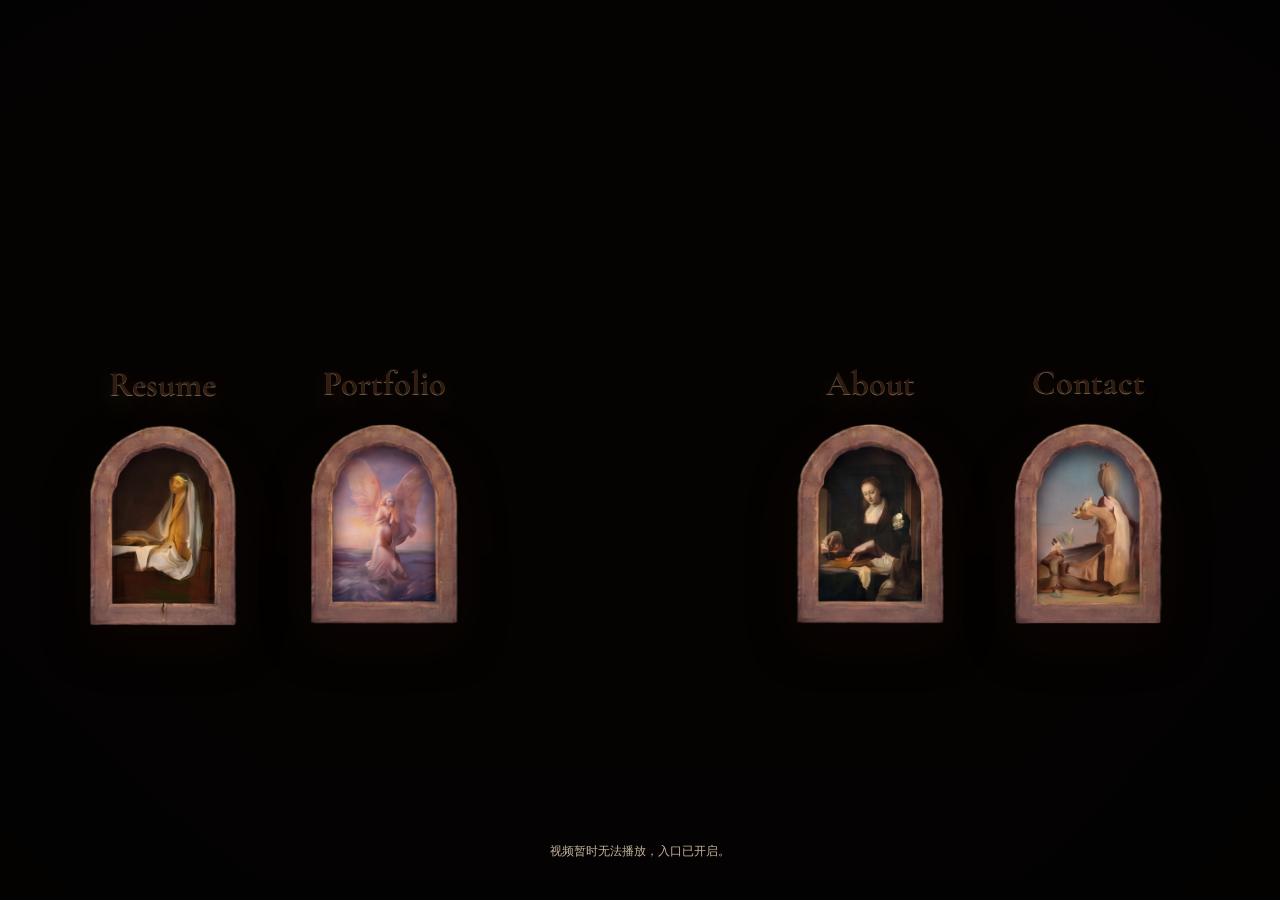
==== index.html @ bc571ff5 "对齐四个入口！" ====
<!DOCTYPE html>
<html lang="zh-CN">
<head>
  <meta charset="UTF-8" />
  <meta name="viewport" content="width=device-width, initial-scale=1.0" />
  <title>KYUKAO | Portfolio Entry</title>
  <style>
    @import url('https://fonts.googleapis.com/css2?family=Cormorant+Garamond:wght@500;600;700&family=Inter:wght@400;500;700&display=swap');

    :root {
      --ink: #1d110c;
      --paper: #fff4dc;
      --gold: #f8cf84;
      --glow: rgba(255, 183, 96, 0.56);
      --shadow: rgba(18, 7, 4, 0.72);
    }

    * { box-sizing: border-box; }

    html,
    body {
      width: 100%;
      min-height: 100%;
      margin: 0;
      background: #050302;
      color: var(--paper);
      font-family: Inter, "PingFang SC", "Microsoft YaHei", sans-serif;
      overflow: hidden;
    }

    button,
    a {
      font: inherit;
    }

    .entry-stage {
      position: fixed;
      inset: 0;
      isolation: isolate;
      background: #050302;
    }

    .video-layer,
    .opening-video {
      position: absolute;
      inset: 0;
      width: 100%;
      height: 100%;
    }

    .opening-video {
      object-fit: cover;
      opacity: 0;
      transition: opacity 240ms ease;
      background: #050302;
    }

    .opening-video.is-active {
      opacity: 1;
    }

    .grade {
      position: absolute;
      inset: 0;
      z-index: 2;
      pointer-events: none;
      background:
        radial-gradient(circle at 50% 42%, rgba(255, 202, 133, 0.1), transparent 30%),
        linear-gradient(90deg, rgba(5, 2, 1, 0.2), transparent 20%, transparent 80%, rgba(5, 2, 1, 0.24)),
        linear-gradient(180deg, rgba(5, 2, 1, 0.32), transparent 26%, rgba(5, 2, 1, 0.42));
      mix-blend-mode: multiply;
    }

    .brand {
      position: absolute;
      top: 50%;
      left: 50%;
      z-index: 5;
      transform: translate(-50%, -50%);
      width: min(86vw, 900px);
      text-align: center;
      pointer-events: none;
      transition: opacity 700ms ease, transform 700ms ease, filter 700ms ease;
    }

    .brand.is-hidden {
      opacity: 0;
      transform: translate(-50%, calc(-50% - 16px));
      filter: blur(8px);
    }

    .brand__name {
      margin: 0;
      font-family: "Cormorant Garamond", Georgia, serif;
      font-size: clamp(3rem, 8vw, 8rem);
      font-weight: 700;
      letter-spacing: 0;
      line-height: 0.86;
      color: #fff4df;
      text-shadow: 0 6px 32px rgba(0, 0, 0, 0.5), 0 0 22px rgba(255, 194, 120, 0.26);
    }

    .brand__role {
      margin: 18px 0 0;
      font-size: clamp(0.72rem, 1.4vw, 0.95rem);
      font-weight: 700;
      letter-spacing: 0.22em;
      text-transform: uppercase;
      color: rgba(255, 234, 197, 0.82);
      text-shadow: 0 2px 12px rgba(0, 0, 0, 0.5);
    }

    .start-layer {
      position: absolute;
      inset: 0;
      z-index: 8;
      display: grid;
      place-items: end center;
      padding: 0 24px clamp(38px, 7vh, 86px);
      border: 0;
      color: inherit;
      background: transparent;
      cursor: pointer;
      transition: opacity 500ms ease, visibility 500ms ease, background 500ms ease;
    }

    .start-layer.is-waiting {
      background: rgba(0, 0, 0, 0.01);
    }

    .start-layer.is-hidden {
      opacity: 0;
      visibility: hidden;
      pointer-events: none;
    }

    .start-prompt {
      display: inline-flex;
      align-items: center;
      justify-content: center;
      min-width: 168px;
      min-height: 44px;
      padding: 10px 24px;
      border: 1px solid rgba(255, 221, 167, 0.55);
      border-radius: 999px;
      color: rgba(255, 237, 206, 0.88);
      background: rgba(18, 8, 4, 0.36);
      backdrop-filter: blur(10px);
      box-shadow: 0 12px 38px rgba(0, 0, 0, 0.34), inset 0 0 18px rgba(255, 207, 132, 0.08);
      font-size: 0.72rem;
      font-weight: 700;
      letter-spacing: 0.16em;
      text-transform: uppercase;
    }

    .entry-ui {
      position: absolute;
      inset: 0;
      z-index: 4;
      pointer-events: none;
    }

    .entry-ui.is-ready {
      pointer-events: auto;
    }

    .entry-item {
      position: absolute;
      left: var(--x);
      top: var(--y);
      width: var(--w);
      aspect-ratio: var(--ratio);
      display: block;
      color: var(--paper);
      text-decoration: none;
      opacity: 0;
      transform: translate(-50%, -50%) translateY(18px) scale(0.96);
      filter: blur(6px);
      transition:
        opacity 1050ms ease,
        transform 1050ms cubic-bezier(0.16, 1, 0.3, 1),
        filter 1050ms ease;
      transition-delay: var(--delay);
      pointer-events: none;
    }

    .entry-ui.is-visible .entry-item {
      opacity: 1;
      transform: translate(-50%, -50%) translateY(0) scale(1);
      filter: blur(0);
      pointer-events: auto;
    }

    .entry-item__art {
      position: absolute;
      inset: 0;
      transition: transform 420ms ease, filter 420ms ease;
      filter: drop-shadow(0 18px 24px rgba(25, 6, 2, 0.34));
    }

    .entry-item__preview {
      position: absolute;
      left: 14.5%;
      right: 14.5%;
      top: 17%;
      bottom: 11%;
      border-radius: 48% 48% 6px 6px / 28% 28% 6px 6px;
      overflow: hidden;
      background: rgba(15, 8, 5, 0.7);
      box-shadow: inset 0 0 34px rgba(0, 0, 0, 0.44);
    }

    .entry-item__preview img {
      width: 100%;
      height: 100%;
      display: block;
      object-fit: cover;
      transform: scale(1.03);
      transition: transform 600ms ease, filter 600ms ease;
      filter: saturate(0.9) contrast(0.95) brightness(0.84);
    }

    .entry-item__frame {
      position: absolute;
      inset: 0;
      width: 100%;
      height: 100%;
      object-fit: contain;
      pointer-events: none;
    }

    .entry-item::after {
      content: "";
      position: absolute;
      inset: 7% 9%;
      border-radius: 48% 48% 8px 8px / 28% 28% 8px 8px;
      opacity: 0;
      background: radial-gradient(circle at 50% 38%, rgba(255, 206, 119, 0.3), transparent 58%);
      box-shadow: 0 0 32px rgba(255, 184, 92, 0.32), inset 0 0 24px rgba(255, 204, 124, 0.2);
      transition: opacity 420ms ease;
      pointer-events: none;
    }

    .entry-item__label {
      position: absolute;
      left: 50%;
      bottom: calc(100% + clamp(8px, 1.4vw, 18px));
      transform: translateX(-50%);
      min-width: max-content;
      font-family: "Cormorant Garamond", Georgia, serif;
      font-size: clamp(1.65rem, 2.7vw, 3.1rem);
      font-weight: 700;
      line-height: 1;
      color: rgba(46, 23, 14, 0.94);
      text-shadow: 0 1px 0 rgba(255, 232, 185, 0.42), 0 9px 26px rgba(255, 172, 88, 0.18);
      transition: color 360ms ease, transform 360ms ease, text-shadow 360ms ease;
    }

    .entry-item:hover .entry-item__art,
    .entry-item:focus-visible .entry-item__art {
      transform: scale(1.035);
      filter: drop-shadow(0 22px 30px rgba(25, 6, 2, 0.42)) drop-shadow(0 0 16px rgba(255, 191, 104, 0.24));
    }

    .entry-item:hover .entry-item__preview img,
    .entry-item:focus-visible .entry-item__preview img {
      transform: scale(1.12);
      filter: saturate(1.06) contrast(1.02) brightness(0.98);
    }

    .entry-item:hover::after,
    .entry-item:focus-visible::after {
      opacity: 1;
    }

    .entry-item:hover .entry-item__label,
    .entry-item:focus-visible .entry-item__label {
      color: rgba(25, 10, 4, 0.98);
      transform: translateX(-50%) translateY(-3px);
      text-shadow: 0 1px 0 rgba(255, 238, 200, 0.52), 0 0 22px rgba(255, 190, 104, 0.36);
    }

    .entry-ui.is-exiting .entry-item {
      transition-delay: 0ms;
      opacity: 0;
      filter: blur(7px);
      pointer-events: none;
    }

    .entry-ui.is-exiting .entry-item.is-selected {
      opacity: 1;
      transform: translate(-50%, -50%) scale(1.18);
      filter: blur(0) brightness(1.08);
    }

    .transition-wash {
      position: absolute;
      inset: 0;
      z-index: 7;
      opacity: 0;
      pointer-events: none;
      background:
        radial-gradient(circle at var(--wash-x, 50%) var(--wash-y, 50%), rgba(255, 214, 142, 0.72), transparent 18%),
        rgba(10, 4, 2, 0.76);
      transition: opacity 620ms ease;
    }

    .transition-wash.is-visible {
      opacity: 1;
    }

    .content-panel {
      position: fixed;
      inset: clamp(18px, 3vw, 34px);
      z-index: 12;
      display: grid;
      grid-template-rows: auto minmax(0, 1fr);
      opacity: 0;
      visibility: hidden;
      transform: translateY(20px) scale(0.985);
      border: 1px solid rgba(255, 221, 167, 0.45);
      background: rgba(10, 5, 3, 0.82);
      box-shadow: 0 28px 80px rgba(0, 0, 0, 0.55), inset 0 0 28px rgba(255, 203, 128, 0.06);
      backdrop-filter: blur(14px);
      transition: opacity 360ms ease, visibility 360ms ease, transform 360ms ease;
    }

    .content-panel.is-visible {
      opacity: 1;
      visibility: visible;
      transform: translateY(0) scale(1);
    }

    .content-panel__bar {
      display: flex;
      align-items: center;
      justify-content: space-between;
      gap: 16px;
      min-height: 54px;
      padding: 10px 16px 10px 22px;
      border-bottom: 1px solid rgba(255, 221, 167, 0.22);
      color: rgba(255, 237, 206, 0.86);
      font-size: 0.72rem;
      font-weight: 700;
      letter-spacing: 0.16em;
      text-transform: uppercase;
    }

    .content-panel__close {
      width: 36px;
      height: 36px;
      border: 1px solid rgba(255, 221, 167, 0.35);
      border-radius: 50%;
      color: rgba(255, 237, 206, 0.9);
      background: rgba(18, 8, 4, 0.42);
      cursor: pointer;
      line-height: 1;
      transition: background 180ms ease, color 180ms ease, transform 180ms ease;
    }

    .content-panel__close:hover {
      color: #1d110c;
      background: rgba(255, 221, 167, 0.86);
      transform: rotate(90deg);
    }

    .content-panel__frame {
      grid-row: 2;
      width: 100%;
      height: 100%;
      border: 0;
      background: transparent;
    }

    .contact-card {
      grid-row: 2;
      display: none;
      place-items: center;
      min-height: 100%;
      padding: 32px;
      text-align: center;
    }

    .contact-card.is-visible {
      display: grid;
    }

    .contact-card a {
      font-family: "Cormorant Garamond", Georgia, serif;
      font-size: clamp(2rem, 5vw, 4rem);
      color: #fff0d1;
      text-shadow: 0 0 28px rgba(255, 194, 120, 0.3);
    }

    .fallback {
      position: absolute;
      left: 50%;
      bottom: 28px;
      z-index: 9;
      transform: translateX(-50%);
      display: none;
      color: rgba(255, 236, 205, 0.76);
      font-size: 0.78rem;
      text-align: center;
    }

    .fallback.is-visible {
      display: block;
    }

    @media (max-width: 900px) {
      body {
        overflow-y: auto;
      }

      .entry-stage {
        position: relative;
        min-height: 100vh;
        overflow: hidden;
      }

      .entry-ui {
        position: relative;
        z-index: 6;
        display: grid;
        grid-template-columns: repeat(2, minmax(0, 1fr));
        gap: 46px 16px;
        width: min(92vw, 620px);
        margin: 52vh auto 80px;
        padding: 0 10px;
      }

      .entry-item,
      .entry-ui.is-exiting .entry-item.is-selected {
        position: relative;
        left: auto;
        top: auto;
        width: 100%;
        transform: translateY(18px) scale(0.96);
      }

      .entry-ui.is-visible .entry-item {
        transform: translateY(0) scale(1);
      }

      .entry-item__label {
        font-size: clamp(1.55rem, 8vw, 2.2rem);
        color: rgba(255, 232, 196, 0.92);
        text-shadow: 0 4px 20px rgba(0, 0, 0, 0.46);
      }

      .brand {
        top: 38%;
      }

      .start-layer {
        place-items: center;
      }
    }

    @media (max-width: 520px) {
      .entry-ui {
        grid-template-columns: 1fr;
        width: min(74vw, 320px);
        gap: 54px;
      }

      .entry-item__label {
        bottom: calc(100% + 10px);
      }
    }

    @media (prefers-reduced-motion: reduce) {
      .opening-video,
      .brand,
      .start-layer,
      .entry-item,
      .entry-item__art,
      .entry-item__preview img,
      .transition-wash {
        transition-duration: 1ms !important;
      }
    }
  </style>
</head>
<body>
  <main class="entry-stage" aria-label="KYUKAO portfolio entrance">
    <div class="video-layer" aria-hidden="true">
      <video id="openingOne" class="opening-video is-active" src="assets/entry/video/opening-1-4k.mp4" preload="auto" autoplay playsinline muted></video>
      <video id="openingTwo" class="opening-video" src="assets/entry/video/opening-2-4k.mp4" preload="auto" playsinline muted></video>
    </div>

    <div class="grade" aria-hidden="true"></div>

    <section class="brand" id="brand">
      <h1 class="brand__name">KYUKAO</h1>
      <p class="brand__role">Technical Artist / Level Designer</p>
    </section>

    <nav class="entry-ui" id="entryUi" aria-label="Portfolio sections">
      <a class="entry-item" href="resume.html" style="--x: 12.7%; --y: 58.4%; --w: 12.4%; --ratio: 697 / 929; --delay: 0ms;" data-target="resume">
        <span class="entry-item__art">
          <span class="entry-item__preview"><img src="assets/entry/previews/preview-resume.webp" alt="" /></span>
          <img class="entry-item__frame" src="assets/entry/frames/resume-frame.png" alt="" />
        </span>
        <span class="entry-item__label">Resume</span>
      </a>

      <a class="entry-item" href="portfolio.html" style="--x: 30.0%; --y: 58.2%; --w: 12.4%; --ratio: 699 / 926; --delay: 130ms;" data-target="portfolio">
        <span class="entry-item__art">
          <span class="entry-item__preview"><img src="assets/entry/previews/preview-portfolio.webp" alt="" /></span>
          <img class="entry-item__frame" src="assets/entry/frames/portfolio-frame.png" alt="" />
        </span>
        <span class="entry-item__label">Portfolio</span>
      </a>

      <a class="entry-item" href="about.html" style="--x: 68.0%; --y: 58.2%; --w: 12.3%; --ratio: 693 / 927; --delay: 260ms;" data-target="about">
        <span class="entry-item__art">
          <span class="entry-item__preview"><img src="assets/entry/previews/preview-about.webp" alt="" /></span>
          <img class="entry-item__frame" src="assets/entry/frames/about-frame.png" alt="" />
        </span>
        <span class="entry-item__label">About</span>
      </a>

      <a class="entry-item" href="mailto:kyuandart@sina.com" style="--x: 85.0%; --y: 58.2%; --w: 12.4%; --ratio: 698 / 929; --delay: 390ms;" data-target="contact">
        <span class="entry-item__art">
          <span class="entry-item__preview"><img src="assets/entry/previews/preview-contact.webp" alt="" /></span>
          <img class="entry-item__frame" src="assets/entry/frames/contact-frame.png" alt="" />
        </span>
        <span class="entry-item__label">Contact</span>
      </a>
    </nav>

    <button class="start-layer" id="startLayer" type="button" aria-label="Enter KYUKAO portfolio">
      <span class="start-prompt">Click to Enter</span>
    </button>

    <div class="transition-wash" id="transitionWash" aria-hidden="true"></div>
    <p class="fallback" id="fallback">视频暂时无法播放，入口已开启。</p>

    <section class="content-panel" id="contentPanel" aria-hidden="true">
      <div class="content-panel__bar">
        <span id="contentPanelTitle">Portfolio</span>
        <button class="content-panel__close" id="contentPanelClose" type="button" aria-label="Close">×</button>
      </div>
      <iframe class="content-panel__frame" id="contentFrame" title="Section content"></iframe>
      <div class="contact-card" id="contactCard">
        <a href="mailto:kyuandart@sina.com">kyuandart@sina.com</a>
      </div>
    </section>
  </main>

  <script>
    const openingOne = document.getElementById('openingOne');
    const openingTwo = document.getElementById('openingTwo');
    const startLayer = document.getElementById('startLayer');
    const brand = document.getElementById('brand');
    const entryUi = document.getElementById('entryUi');
    const transitionWash = document.getElementById('transitionWash');
    const fallback = document.getElementById('fallback');
    const contentPanel = document.getElementById('contentPanel');
    const contentPanelTitle = document.getElementById('contentPanelTitle');
    const contentPanelClose = document.getElementById('contentPanelClose');
    const contentFrame = document.getElementById('contentFrame');
    const contactCard = document.getElementById('contactCard');
    let hasStarted = false;
    let hasRevealed = false;
    let queuedStart = false;
    let openingOneComplete = false;

    const revealEntries = () => {
      if (hasRevealed) return;
      hasRevealed = true;
      entryUi.classList.add('is-visible', 'is-ready');
    };

    const showFallback = () => {
      fallback.classList.add('is-visible');
      brand.classList.add('is-hidden');
      startLayer.classList.add('is-hidden');
      revealEntries();
    };

    const playVideo = async (video) => {
      try {
        await video.play();
      } catch (error) {
        showFallback();
      }
    };

    const startExperience = async () => {
      if (hasStarted) return;
      if (!openingOneComplete) {
        queuedStart = true;
        startLayer.classList.add('is-waiting');
        return;
      }
      hasStarted = true;
      startLayer.classList.add('is-hidden');
      brand.classList.add('is-hidden');
      openingTwo.load();
      openingTwo.currentTime = 0;
      openingTwo.classList.add('is-active');
      openingOne.classList.remove('is-active');
      await playVideo(openingTwo);
    };

    openingOne.addEventListener('ended', () => {
      openingOneComplete = true;
      openingOne.pause();
      openingOne.currentTime = Math.max(0, openingOne.duration - 0.04);
      startLayer.classList.add('is-waiting');
      if (queuedStart) startExperience();
    });

    openingTwo.addEventListener('ended', () => {
      openingTwo.pause();
      openingTwo.currentTime = Math.max(0, openingTwo.duration - 0.04);
      revealEntries();
    });

    openingOne.addEventListener('error', showFallback);
    openingTwo.addEventListener('error', showFallback);
    openingOne.addEventListener('loadedmetadata', () => {
      openingOne.playbackRate = 2;
    });
    startLayer.addEventListener('click', startExperience);
    document.addEventListener('keydown', (event) => {
      if (event.key === 'Enter' || event.key === ' ') startExperience();
    });

    const openContentPanel = (title, href) => {
      contentPanelTitle.textContent = title;
      contactCard.classList.remove('is-visible');
      contentFrame.style.display = '';
      contentFrame.src = href;
      contentPanel.classList.add('is-visible');
      contentPanel.setAttribute('aria-hidden', 'false');
    };

    const openContactPanel = () => {
      contentPanelTitle.textContent = 'Contact';
      contentFrame.removeAttribute('src');
      contentFrame.style.display = 'none';
      contactCard.classList.add('is-visible');
      contentPanel.classList.add('is-visible');
      contentPanel.setAttribute('aria-hidden', 'false');
    };

    const closeContentPanel = () => {
      contentPanel.classList.remove('is-visible');
      contentPanel.setAttribute('aria-hidden', 'true');
      window.setTimeout(() => {
        if (!contentPanel.classList.contains('is-visible')) {
          contentFrame.removeAttribute('src');
          contentFrame.style.display = '';
          contactCard.classList.remove('is-visible');
        }
      }, 380);
    };

    contentPanelClose.addEventListener('click', closeContentPanel);
    document.addEventListener('keydown', (event) => {
      if (event.key === 'Escape') closeContentPanel();
    });

    document.querySelectorAll('.entry-item').forEach((item) => {
      item.addEventListener('click', (event) => {
        if (!entryUi.classList.contains('is-ready')) {
          event.preventDefault();
          return;
        }

        event.preventDefault();
        const href = item.getAttribute('href') || '';
        const label = item.querySelector('.entry-item__label')?.textContent?.trim() || 'Section';
        if (href.startsWith('mailto:')) {
          openContactPanel();
        } else {
          openContentPanel(label, href);
        }
      });
    });

    openingOne.load();
    openingTwo.load();
    openingOne.playbackRate = 2;
    playVideo(openingOne);
  </script>
</body>
</html>
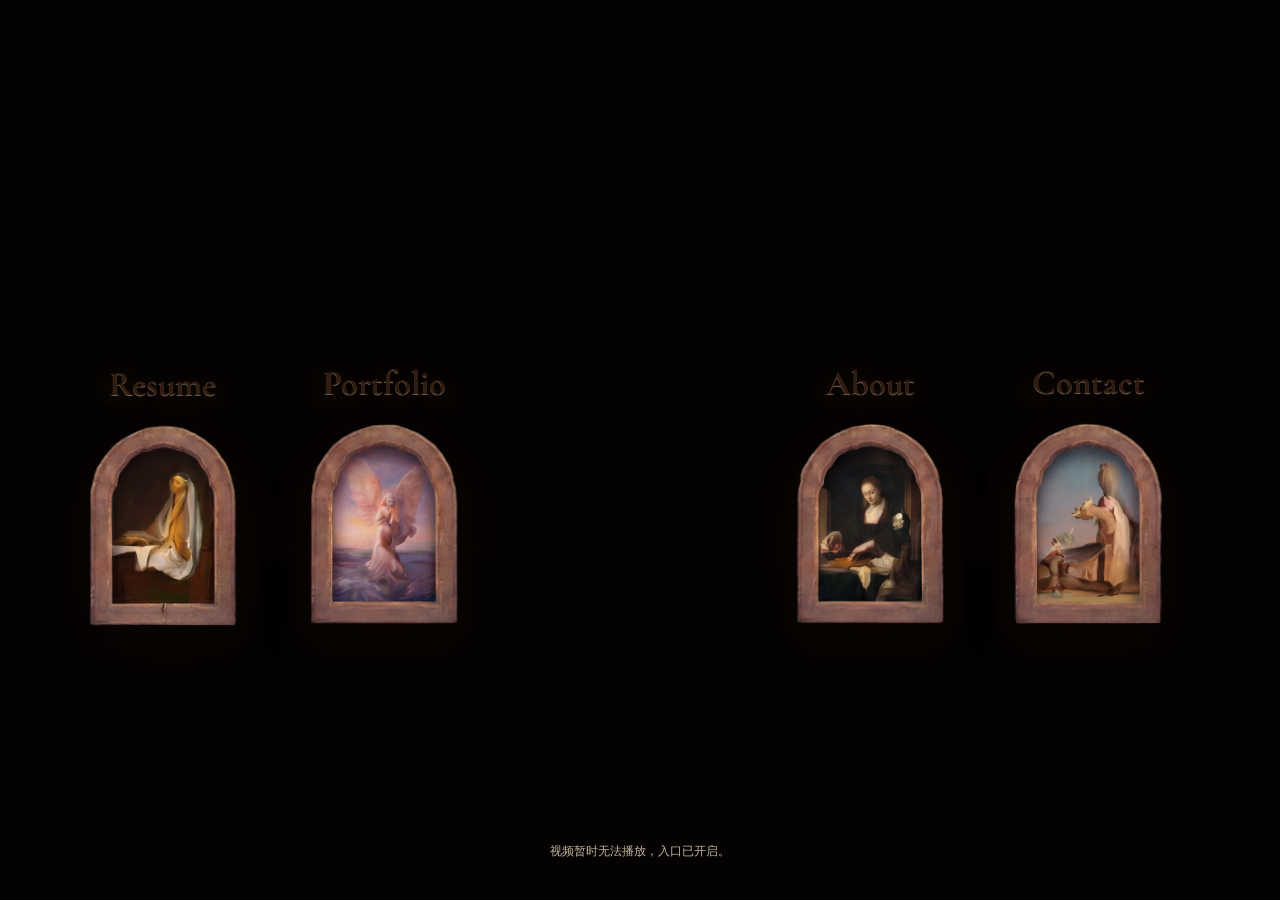
==== commit 6ab16f87: "交互大幅优化" ====
--- a/index.html
+++ b/index.html
@@ -198,6 +198,34 @@
       filter: drop-shadow(0 18px 24px rgba(25, 6, 2, 0.34));
     }
 
+    .entry-item__art::before,
+    .entry-item__art::after {
+      content: "";
+      position: absolute;
+      inset: -9%;
+      z-index: 3;
+      opacity: 0;
+      pointer-events: none;
+      border-radius: 48% 48% 10px 10px / 30% 30% 10px 10px;
+      transition: opacity 260ms ease, transform 360ms ease;
+    }
+
+    .entry-item__art::before {
+      border: 1px solid rgba(255, 219, 134, 0.7);
+      box-shadow: 0 0 18px rgba(255, 190, 94, 0.42), inset 0 0 18px rgba(255, 218, 138, 0.18);
+      transform: scale(0.96);
+    }
+
+    .entry-item__art::after {
+      background:
+        radial-gradient(circle at 28% 22%, rgba(255, 247, 198, 0.95) 0 1.5px, transparent 2.5px),
+        radial-gradient(circle at 72% 18%, rgba(255, 207, 112, 0.85) 0 1.2px, transparent 2.5px),
+        radial-gradient(circle at 86% 48%, rgba(255, 236, 171, 0.82) 0 1.4px, transparent 2.6px),
+        radial-gradient(circle at 18% 62%, rgba(255, 205, 102, 0.72) 0 1.1px, transparent 2.4px);
+      filter: drop-shadow(0 0 8px rgba(255, 202, 106, 0.8));
+      transform: translateY(6px);
+    }
+
     .entry-item__preview {
       position: absolute;
       left: 14.5%;
@@ -258,19 +286,38 @@
 
     .entry-item:hover .entry-item__art,
     .entry-item:focus-visible .entry-item__art {
-      transform: scale(1.035);
-      filter: drop-shadow(0 22px 30px rgba(25, 6, 2, 0.42)) drop-shadow(0 0 16px rgba(255, 191, 104, 0.24));
+      transform: translateY(-10px) scale(1.06);
+      filter:
+        drop-shadow(0 24px 32px rgba(25, 6, 2, 0.44))
+        drop-shadow(0 0 22px rgba(255, 191, 104, 0.62))
+        drop-shadow(0 0 44px rgba(255, 214, 125, 0.28));
     }
 
     .entry-item:hover .entry-item__preview img,
     .entry-item:focus-visible .entry-item__preview img {
       transform: scale(1.12);
-      filter: saturate(1.06) contrast(1.02) brightness(0.98);
+      filter: saturate(1.08) contrast(1.03) brightness(1.08);
     }
 
     .entry-item:hover::after,
     .entry-item:focus-visible::after {
       opacity: 1;
+    }
+
+    .entry-item:hover .entry-item__art::before,
+    .entry-item:focus-visible .entry-item__art::before,
+    .entry-item:hover .entry-item__art::after,
+    .entry-item:focus-visible .entry-item__art::after {
+      opacity: 1;
+      transform: translateY(0) scale(1);
+    }
+
+    .entry-item:hover .entry-item__preview,
+    .entry-item:focus-visible .entry-item__preview {
+      box-shadow:
+        0 0 0 1px rgba(255, 229, 150, 0.6),
+        0 0 22px rgba(255, 196, 96, 0.5),
+        inset 0 0 34px rgba(255, 217, 142, 0.2);
     }
 
     .entry-item:hover .entry-item__label,
@@ -280,17 +327,322 @@
       text-shadow: 0 1px 0 rgba(255, 238, 200, 0.52), 0 0 22px rgba(255, 190, 104, 0.36);
     }
 
+    .entry-item:hover .entry-item__label::after,
+    .entry-item:focus-visible .entry-item__label::after,
+    .entry-item.is-selected .entry-item__label::after {
+      content: "";
+      position: absolute;
+      left: 14%;
+      right: 14%;
+      bottom: -8px;
+      height: 1px;
+      background: linear-gradient(90deg, transparent, rgba(255, 239, 190, 0.95), transparent);
+      box-shadow: 0 0 10px rgba(255, 204, 119, 0.5);
+    }
+
+    .entry-item:active .entry-item__art,
+    .entry-item.is-pressing .entry-item__art {
+      transform: translateY(2px) scale(0.985);
+      filter: drop-shadow(0 12px 20px rgba(25, 6, 2, 0.38)) drop-shadow(0 0 30px rgba(255, 205, 112, 0.62));
+    }
+
+    .entry-item:active .entry-item__art::before,
+    .entry-item.is-pressing .entry-item__art::before {
+      opacity: 1;
+      animation: entryRipple 520ms ease-out;
+    }
+
+    .entry-item.is-selected::before {
+      content: "";
+      position: absolute;
+      left: var(--trail-left, 50%);
+      top: var(--trail-top, 94%);
+      z-index: -1;
+      width: var(--trail-w, 24vw);
+      height: var(--trail-h, 14vh);
+      border-radius: 0 0 56% 56%;
+      opacity: 0;
+      transform-origin: 0 50%;
+      transform: rotate(var(--trail-angle, 18deg)) scaleX(0);
+      border-bottom: 4px solid rgba(255, 219, 126, 0.9);
+      border-right: 2px solid rgba(255, 219, 126, 0.36);
+      background:
+        radial-gradient(circle at 8% 82%, rgba(255, 244, 190, 0.95) 0 2px, transparent 4px),
+        radial-gradient(circle at 32% 92%, rgba(255, 203, 93, 0.85) 0 1.5px, transparent 3px),
+        radial-gradient(circle at 58% 98%, rgba(255, 241, 175, 0.75) 0 1.5px, transparent 3px);
+      box-shadow:
+        0 0 18px rgba(255, 198, 95, 0.9),
+        0 0 42px rgba(255, 157, 58, 0.45),
+        inset 0 -10px 12px rgba(255, 187, 88, 0.18);
+      animation: entryTrail 700ms ease-out 80ms forwards;
+    }
+
+    .entry-item.is-selected .entry-item__art::before,
+    .entry-item.is-selected .entry-item__art::after {
+      opacity: 1;
+      transform: scale(1.04);
+    }
+
+    .entry-item.is-selected .entry-item__art {
+      transform: translateY(-8px) scale(1.08);
+      filter:
+        drop-shadow(0 24px 34px rgba(25, 6, 2, 0.42))
+        drop-shadow(0 0 28px rgba(255, 205, 112, 0.82))
+        drop-shadow(0 0 64px rgba(255, 168, 72, 0.4));
+    }
+
+    .entry-item.is-selected .entry-item__preview {
+      box-shadow:
+        0 0 0 2px rgba(255, 236, 166, 0.86),
+        0 0 28px rgba(255, 206, 105, 0.78),
+        0 0 58px rgba(255, 168, 72, 0.36),
+        inset 0 0 32px rgba(255, 228, 150, 0.25);
+    }
+
+    .entry-item.is-selected .entry-item__label {
+      color: #fff8df;
+      text-shadow: 0 2px 12px rgba(12, 4, 2, 0.65), 0 0 24px rgba(255, 213, 130, 0.68);
+    }
+
     .entry-ui.is-exiting .entry-item {
       transition-delay: 0ms;
-      opacity: 0;
-      filter: blur(7px);
+      opacity: 0.38;
+      filter: brightness(0.68) saturate(0.78);
       pointer-events: none;
     }
 
     .entry-ui.is-exiting .entry-item.is-selected {
       opacity: 1;
-      transform: translate(-50%, -50%) scale(1.18);
+      transform: translate(-50%, -50%) scale(1.08);
       filter: blur(0) brightness(1.08);
+    }
+
+    .entry-item[data-target="resume"] { --trail-angle: -1deg; --trail-w: 42vw; --trail-h: 16vh; --trail-left: 52%; --trail-top: 94%; }
+    .entry-item[data-target="portfolio"] { --trail-angle: 9deg; --trail-w: 27vw; --trail-h: 16vh; --trail-left: 50%; --trail-top: 94%; }
+    .entry-item[data-target="about"] { --trail-angle: 171deg; --trail-w: 27vw; --trail-h: 16vh; --trail-left: 48%; --trail-top: 94%; }
+    .entry-item[data-target="contact"] { --trail-angle: 181deg; --trail-w: 42vw; --trail-h: 16vh; --trail-left: 48%; --trail-top: 94%; }
+
+    @keyframes entryRipple {
+      0% { transform: scale(0.92); opacity: 1; }
+      100% { transform: scale(1.18); opacity: 0; }
+    }
+
+    @keyframes entryTrail {
+      0% { opacity: 0; transform: rotate(var(--trail-angle, 18deg)) scaleX(0); }
+      30% { opacity: 1; }
+      100% { opacity: 1; transform: rotate(var(--trail-angle, 18deg)) scaleX(1); }
+    }
+
+    .entry-stage::after {
+      content: "";
+      position: absolute;
+      left: 31%;
+      right: 31%;
+      top: 54%;
+      bottom: 0;
+      z-index: 3;
+      pointer-events: none;
+      opacity: 0;
+      clip-path: polygon(46% 0, 54% 0, 64% 100%, 36% 100%);
+      background:
+        radial-gradient(ellipse at 50% 4%, rgba(255, 242, 176, 0.82), transparent 38%),
+        linear-gradient(180deg, rgba(255, 213, 111, 0.5), rgba(255, 161, 57, 0.18) 56%, transparent);
+      filter: blur(7px) drop-shadow(0 0 26px rgba(255, 183, 74, 0.72));
+      mix-blend-mode: screen;
+      transition: opacity 520ms ease;
+    }
+
+    .entry-stage.is-routing::after {
+      opacity: 1;
+    }
+
+    .entry-item {
+      cursor: pointer;
+    }
+
+    .entry-item.is-pressing {
+      cursor: grabbing;
+    }
+
+    .entry-item__art {
+      z-index: 2;
+    }
+
+    .entry-item__art::before {
+      inset: -9%;
+      border: 0;
+      background: radial-gradient(ellipse at 50% 54%, transparent 42%, rgba(255, 230, 142, 0.32) 50%, transparent 61%);
+      box-shadow: none;
+      mix-blend-mode: screen;
+      transform: scale(0.96);
+    }
+
+    .entry-item__art::after {
+      inset: -22%;
+      background:
+        radial-gradient(circle at 18% 84%, rgba(255, 247, 194, 1) 0 2px, transparent 4px),
+        radial-gradient(circle at 26% 20%, rgba(255, 224, 138, 0.95) 0 1.5px, transparent 3px),
+        radial-gradient(circle at 72% 14%, rgba(255, 247, 194, 0.9) 0 1.5px, transparent 3px),
+        radial-gradient(circle at 88% 58%, rgba(255, 206, 91, 0.86) 0 1.4px, transparent 3px),
+        radial-gradient(circle at 42% 96%, rgba(255, 236, 168, 0.78) 0 1.3px, transparent 3px);
+      filter: drop-shadow(0 0 10px rgba(255, 220, 133, 0.95));
+    }
+
+    .entry-item:hover .entry-item__art,
+    .entry-item:focus-visible .entry-item__art {
+      transform: translateY(-10px) scale(1.065);
+      filter:
+        drop-shadow(0 24px 32px rgba(25, 6, 2, 0.44))
+        drop-shadow(0 0 22px rgba(255, 225, 146, 0.7))
+        drop-shadow(0 0 54px rgba(255, 158, 56, 0.38));
+    }
+
+    .entry-item:hover .entry-item__preview img,
+    .entry-item:focus-visible .entry-item__preview img {
+      filter: saturate(1.14) contrast(1.06) brightness(1.2);
+    }
+
+    .entry-item.is-pressing .entry-item__art,
+    .entry-item:active .entry-item__art {
+      transform: translateY(3px) scale(1.015);
+    }
+
+    .entry-item.is-selected {
+      z-index: 6;
+    }
+
+    .entry-item.is-selected::before {
+      z-index: 1;
+      left: var(--trail-left, 50%);
+      top: var(--trail-top, 94%);
+      width: var(--trail-w, 28vw);
+      height: 12px;
+      border: 0;
+      border-radius: 999px;
+      background:
+        radial-gradient(circle at 8% 50%, rgba(255, 248, 196, 1) 0 4px, transparent 7px),
+        linear-gradient(90deg, rgba(255, 247, 184, 0.96), rgba(255, 199, 78, 0.78) 48%, transparent 100%);
+      box-shadow:
+        0 0 14px rgba(255, 244, 178, 0.95),
+        0 0 34px rgba(255, 193, 80, 0.86),
+        0 0 76px rgba(255, 139, 34, 0.52);
+      filter: blur(0.2px);
+      mix-blend-mode: screen;
+      animation: entryTrail 820ms cubic-bezier(.16,.8,.24,1) 70ms forwards;
+    }
+
+    .entry-item.is-selected::after {
+      opacity: 0;
+    }
+
+    .entry-item.is-selected .entry-item__art {
+      transform: translateY(-12px) scale(1.11);
+      filter:
+        drop-shadow(0 28px 36px rgba(25, 6, 2, 0.46))
+        drop-shadow(0 0 30px rgba(255, 239, 170, 0.96))
+        drop-shadow(0 0 72px rgba(255, 166, 57, 0.56));
+    }
+
+    .entry-item.is-selected .entry-item__art::before,
+    .entry-item.is-selected .entry-item__art::after {
+      opacity: 1;
+      transform: scale(1.06);
+    }
+
+    .entry-item.is-selected .entry-item__preview img {
+      transform: scale(1.1);
+      filter: saturate(1.2) contrast(1.08) brightness(1.3);
+    }
+
+    .entry-item:hover .entry-item__frame,
+    .entry-item:focus-visible .entry-item__frame {
+      filter:
+        brightness(1.12)
+        drop-shadow(0 0 7px rgba(255, 244, 184, 0.86))
+        drop-shadow(0 0 20px rgba(255, 182, 72, 0.6));
+    }
+
+    .entry-item.is-selected .entry-item__frame {
+      filter:
+        brightness(1.26)
+        contrast(1.06)
+        drop-shadow(0 0 5px rgba(255, 255, 215, 1))
+        drop-shadow(0 0 18px rgba(255, 220, 120, 0.96))
+        drop-shadow(0 0 42px rgba(255, 147, 38, 0.72));
+    }
+
+    .entry-item.is-selected .entry-item__label {
+      transform: translateX(-50%) translateY(-12px);
+      color: #fff8df;
+      text-shadow:
+        0 2px 14px rgba(12, 4, 2, 0.78),
+        0 0 18px rgba(255, 243, 184, 0.82),
+        0 0 36px rgba(255, 183, 74, 0.58);
+    }
+
+    .entry-ui.is-exiting .entry-item:not(.is-selected) {
+      opacity: 0.46;
+      filter: brightness(0.56) saturate(0.72);
+    }
+
+    .entry-ui.is-exiting .entry-item.is-selected {
+      opacity: 1;
+      transform: translate(-50%, -50%) scale(1.05);
+      filter: brightness(1.12);
+    }
+
+    .entry-flow {
+      position: absolute;
+      inset: 0;
+      z-index: 5;
+      width: 100%;
+      height: 100%;
+      pointer-events: none;
+      opacity: 0;
+      mix-blend-mode: screen;
+      transition: opacity 240ms ease;
+    }
+
+    .entry-stage.is-routing .entry-flow {
+      opacity: 1;
+    }
+
+    .entry-flow path {
+      opacity: 0;
+      fill: none;
+      stroke-linecap: round;
+      stroke-linejoin: round;
+      stroke-dasharray: 92;
+      stroke-dashoffset: 92;
+    }
+
+    .entry-flow .flow-core {
+      stroke: rgba(255, 246, 181, 0.96);
+      stroke-width: 0.28;
+      filter: drop-shadow(0 0 0.8px rgba(255, 250, 210, 1)) drop-shadow(0 0 2px rgba(255, 176, 62, 0.95));
+    }
+
+    .entry-flow .flow-glow {
+      stroke: rgba(255, 173, 52, 0.5);
+      stroke-width: 1.05;
+      filter: blur(0.55px) drop-shadow(0 0 5px rgba(255, 161, 45, 0.86));
+    }
+
+    .entry-stage[data-route="resume"] .entry-flow [data-flow="resume"],
+    .entry-stage[data-route="portfolio"] .entry-flow [data-flow="portfolio"],
+    .entry-stage[data-route="about"] .entry-flow [data-flow="about"],
+    .entry-stage[data-route="contact"] .entry-flow [data-flow="contact"] {
+      opacity: 1;
+      animation: drawFlow 980ms cubic-bezier(.18,.82,.2,1) 80ms forwards;
+    }
+
+    .entry-item.is-selected::before {
+      display: none;
+    }
+
+    @keyframes drawFlow {
+      0% { stroke-dashoffset: 92; }
+      100% { stroke-dashoffset: 0; }
     }
 
     .transition-wash {
@@ -309,87 +661,10 @@
       opacity: 1;
     }
 
-    .content-panel {
-      position: fixed;
-      inset: clamp(18px, 3vw, 34px);
-      z-index: 12;
-      display: grid;
-      grid-template-rows: auto minmax(0, 1fr);
-      opacity: 0;
-      visibility: hidden;
-      transform: translateY(20px) scale(0.985);
-      border: 1px solid rgba(255, 221, 167, 0.45);
-      background: rgba(10, 5, 3, 0.82);
-      box-shadow: 0 28px 80px rgba(0, 0, 0, 0.55), inset 0 0 28px rgba(255, 203, 128, 0.06);
-      backdrop-filter: blur(14px);
-      transition: opacity 360ms ease, visibility 360ms ease, transform 360ms ease;
-    }
-
-    .content-panel.is-visible {
-      opacity: 1;
-      visibility: visible;
-      transform: translateY(0) scale(1);
-    }
-
-    .content-panel__bar {
-      display: flex;
-      align-items: center;
-      justify-content: space-between;
-      gap: 16px;
-      min-height: 54px;
-      padding: 10px 16px 10px 22px;
-      border-bottom: 1px solid rgba(255, 221, 167, 0.22);
-      color: rgba(255, 237, 206, 0.86);
-      font-size: 0.72rem;
-      font-weight: 700;
-      letter-spacing: 0.16em;
-      text-transform: uppercase;
-    }
-
-    .content-panel__close {
-      width: 36px;
-      height: 36px;
-      border: 1px solid rgba(255, 221, 167, 0.35);
-      border-radius: 50%;
-      color: rgba(255, 237, 206, 0.9);
-      background: rgba(18, 8, 4, 0.42);
-      cursor: pointer;
-      line-height: 1;
-      transition: background 180ms ease, color 180ms ease, transform 180ms ease;
-    }
-
-    .content-panel__close:hover {
-      color: #1d110c;
-      background: rgba(255, 221, 167, 0.86);
-      transform: rotate(90deg);
-    }
-
-    .content-panel__frame {
-      grid-row: 2;
-      width: 100%;
-      height: 100%;
-      border: 0;
-      background: transparent;
-    }
-
-    .contact-card {
-      grid-row: 2;
-      display: none;
-      place-items: center;
-      min-height: 100%;
-      padding: 32px;
-      text-align: center;
-    }
-
-    .contact-card.is-visible {
-      display: grid;
-    }
-
-    .contact-card a {
-      font-family: "Cormorant Garamond", Georgia, serif;
-      font-size: clamp(2rem, 5vw, 4rem);
-      color: #fff0d1;
-      text-shadow: 0 0 28px rgba(255, 194, 120, 0.3);
+    .entry-stage::after,
+    .entry-item::after,
+    .entry-item__art::before {
+      display: none !important;
     }
 
     .fallback {
@@ -522,7 +797,7 @@
         <span class="entry-item__label">About</span>
       </a>
 
-      <a class="entry-item" href="mailto:kyuandart@sina.com" style="--x: 85.0%; --y: 58.2%; --w: 12.4%; --ratio: 698 / 929; --delay: 390ms;" data-target="contact">
+      <a class="entry-item" href="contact.html" style="--x: 85.0%; --y: 58.2%; --w: 12.4%; --ratio: 698 / 929; --delay: 390ms;" data-target="contact">
         <span class="entry-item__art">
           <span class="entry-item__preview"><img src="assets/entry/previews/preview-contact.webp" alt="" /></span>
           <img class="entry-item__frame" src="assets/entry/frames/contact-frame.png" alt="" />
@@ -531,6 +806,17 @@
       </a>
     </nav>
 
+    <svg class="entry-flow" viewBox="0 0 100 56.25" preserveAspectRatio="none" aria-hidden="true">
+      <path class="flow-glow" data-flow="resume" d="M 12.7 34.8 C 13.5 42.2, 25.2 43.8, 36.8 40.4 C 43.2 38.5, 46.8 35.6, 50 33.8" />
+      <path class="flow-core" data-flow="resume" d="M 12.7 34.8 C 13.5 42.2, 25.2 43.8, 36.8 40.4 C 43.2 38.5, 46.8 35.6, 50 33.8" />
+      <path class="flow-glow" data-flow="portfolio" d="M 30 34.8 C 29.6 40.3, 34.4 42.8, 40.8 40.2 C 45.2 38.4, 47.3 35.7, 50 33.8" />
+      <path class="flow-core" data-flow="portfolio" d="M 30 34.8 C 29.6 40.3, 34.4 42.8, 40.8 40.2 C 45.2 38.4, 47.3 35.7, 50 33.8" />
+      <path class="flow-glow" data-flow="about" d="M 68 34.8 C 68.4 40.3, 63.6 42.8, 57.2 40.2 C 52.8 38.4, 50.7 35.7, 50 33.8" />
+      <path class="flow-core" data-flow="about" d="M 68 34.8 C 68.4 40.3, 63.6 42.8, 57.2 40.2 C 52.8 38.4, 50.7 35.7, 50 33.8" />
+      <path class="flow-glow" data-flow="contact" d="M 85 34.8 C 84.5 42.2, 72.8 43.8, 61.2 40.4 C 54.8 38.5, 51.2 35.6, 50 33.8" />
+      <path class="flow-core" data-flow="contact" d="M 85 34.8 C 84.5 42.2, 72.8 43.8, 61.2 40.4 C 54.8 38.5, 51.2 35.6, 50 33.8" />
+    </svg>
+
     <button class="start-layer" id="startLayer" type="button" aria-label="Enter KYUKAO portfolio">
       <span class="start-prompt">Click to Enter</span>
     </button>
@@ -538,16 +824,6 @@
     <div class="transition-wash" id="transitionWash" aria-hidden="true"></div>
     <p class="fallback" id="fallback">视频暂时无法播放，入口已开启。</p>
 
-    <section class="content-panel" id="contentPanel" aria-hidden="true">
-      <div class="content-panel__bar">
-        <span id="contentPanelTitle">Portfolio</span>
-        <button class="content-panel__close" id="contentPanelClose" type="button" aria-label="Close">×</button>
-      </div>
-      <iframe class="content-panel__frame" id="contentFrame" title="Section content"></iframe>
-      <div class="contact-card" id="contactCard">
-        <a href="mailto:kyuandart@sina.com">kyuandart@sina.com</a>
-      </div>
-    </section>
   </main>
 
   <script>
@@ -558,11 +834,7 @@
     const entryUi = document.getElementById('entryUi');
     const transitionWash = document.getElementById('transitionWash');
     const fallback = document.getElementById('fallback');
-    const contentPanel = document.getElementById('contentPanel');
-    const contentPanelTitle = document.getElementById('contentPanelTitle');
-    const contentPanelClose = document.getElementById('contentPanelClose');
-    const contentFrame = document.getElementById('contentFrame');
-    const contactCard = document.getElementById('contactCard');
+    const entryStage = document.querySelector('.entry-stage');
     let hasStarted = false;
     let hasRevealed = false;
     let queuedStart = false;
@@ -625,67 +897,55 @@
     openingOne.addEventListener('loadedmetadata', () => {
       openingOne.playbackRate = 2;
     });
+    openingTwo.addEventListener('loadedmetadata', () => {
+      openingTwo.playbackRate = 2;
+    });
     startLayer.addEventListener('click', startExperience);
     document.addEventListener('keydown', (event) => {
       if (event.key === 'Enter' || event.key === ' ') startExperience();
     });
 
-    const openContentPanel = (title, href) => {
-      contentPanelTitle.textContent = title;
-      contactCard.classList.remove('is-visible');
-      contentFrame.style.display = '';
-      contentFrame.src = href;
-      contentPanel.classList.add('is-visible');
-      contentPanel.setAttribute('aria-hidden', 'false');
-    };
-
-    const openContactPanel = () => {
-      contentPanelTitle.textContent = 'Contact';
-      contentFrame.removeAttribute('src');
-      contentFrame.style.display = 'none';
-      contactCard.classList.add('is-visible');
-      contentPanel.classList.add('is-visible');
-      contentPanel.setAttribute('aria-hidden', 'false');
-    };
-
-    const closeContentPanel = () => {
-      contentPanel.classList.remove('is-visible');
-      contentPanel.setAttribute('aria-hidden', 'true');
-      window.setTimeout(() => {
-        if (!contentPanel.classList.contains('is-visible')) {
-          contentFrame.removeAttribute('src');
-          contentFrame.style.display = '';
-          contactCard.classList.remove('is-visible');
-        }
-      }, 380);
-    };
-
-    contentPanelClose.addEventListener('click', closeContentPanel);
-    document.addEventListener('keydown', (event) => {
-      if (event.key === 'Escape') closeContentPanel();
-    });
-
     document.querySelectorAll('.entry-item').forEach((item) => {
+      item.addEventListener('pointerdown', () => {
+        if (entryUi.classList.contains('is-ready')) item.classList.add('is-pressing');
+      });
+      ['pointerup', 'pointerleave', 'pointercancel'].forEach((type) => {
+        item.addEventListener(type, () => item.classList.remove('is-pressing'));
+      });
+
       item.addEventListener('click', (event) => {
         if (!entryUi.classList.contains('is-ready')) {
           event.preventDefault();
           return;
         }
+        if (entryUi.classList.contains('is-exiting')) {
+          event.preventDefault();
+          return;
+        }
 
         event.preventDefault();
         const href = item.getAttribute('href') || '';
-        const label = item.querySelector('.entry-item__label')?.textContent?.trim() || 'Section';
-        if (href.startsWith('mailto:')) {
-          openContactPanel();
-        } else {
-          openContentPanel(label, href);
-        }
+        const route = item.dataset.target || '';
+        const rect = item.getBoundingClientRect();
+        entryStage.dataset.route = route;
+        entryStage.classList.add('is-routing');
+        item.classList.add('is-selected');
+        entryUi.classList.add('is-exiting');
+        transitionWash.style.setProperty('--wash-x', `${rect.left + rect.width / 2}px`);
+        transitionWash.style.setProperty('--wash-y', `${rect.top + rect.height / 2}px`);
+        window.setTimeout(() => {
+          transitionWash.classList.add('is-visible');
+        }, 760);
+        window.setTimeout(() => {
+          window.location.href = href;
+        }, 1120);
       });
     });
 
     openingOne.load();
     openingTwo.load();
     openingOne.playbackRate = 2;
+    openingTwo.playbackRate = 2;
     playVideo(openingOne);
   </script>
 </body>
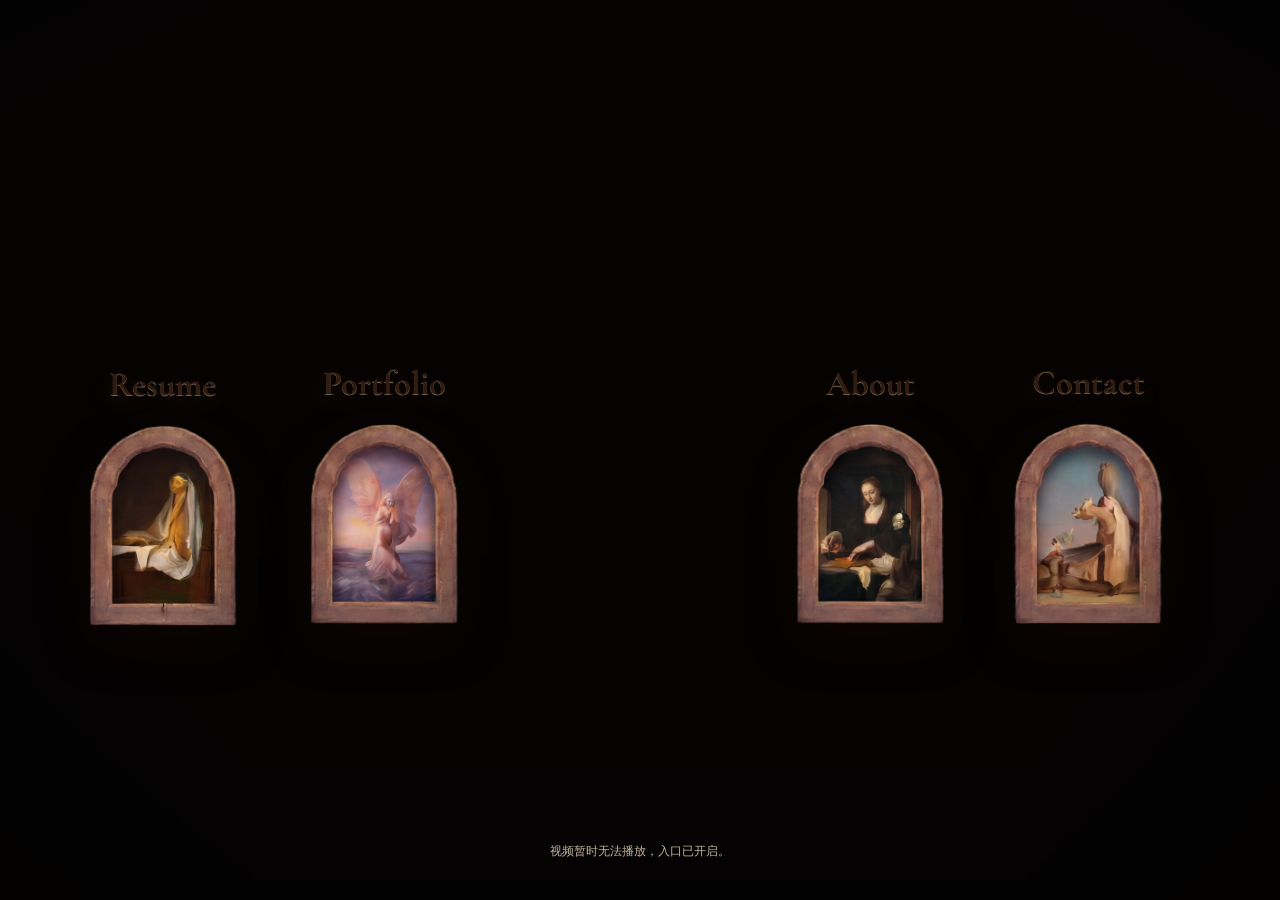
==== commit ac9c391e: "优化图片资源加载" ====
--- a/index.html
+++ b/index.html
@@ -761,8 +761,8 @@
 <body>
   <main class="entry-stage" aria-label="KYUKAO portfolio entrance">
     <div class="video-layer" aria-hidden="true">
-      <video id="openingOne" class="opening-video is-active" src="assets/entry/video/opening-1-4k.mp4" preload="auto" autoplay playsinline muted></video>
-      <video id="openingTwo" class="opening-video" src="assets/entry/video/opening-2-4k.mp4" preload="auto" playsinline muted></video>
+      <video id="openingOne" class="opening-video is-active" src="assets/entry/video/opening-1-ui.mp4" preload="auto" autoplay playsinline muted></video>
+      <video id="openingTwo" class="opening-video" src="assets/entry/video/opening-2-ui.mp4" preload="auto" playsinline muted></video>
     </div>
 
     <div class="grade" aria-hidden="true"></div>
@@ -776,7 +776,7 @@
       <a class="entry-item" href="resume.html" style="--x: 12.7%; --y: 58.4%; --w: 12.4%; --ratio: 697 / 929; --delay: 0ms;" data-target="resume">
         <span class="entry-item__art">
           <span class="entry-item__preview"><img src="assets/entry/previews/preview-resume.webp" alt="" /></span>
-          <img class="entry-item__frame" src="assets/entry/frames/resume-frame.png" alt="" />
+          <img class="entry-item__frame" src="assets/entry/frames/resume-frame.webp" alt="" />
         </span>
         <span class="entry-item__label">Resume</span>
       </a>
@@ -784,7 +784,7 @@
       <a class="entry-item" href="portfolio.html" style="--x: 30.0%; --y: 58.2%; --w: 12.4%; --ratio: 699 / 926; --delay: 130ms;" data-target="portfolio">
         <span class="entry-item__art">
           <span class="entry-item__preview"><img src="assets/entry/previews/preview-portfolio.webp" alt="" /></span>
-          <img class="entry-item__frame" src="assets/entry/frames/portfolio-frame.png" alt="" />
+          <img class="entry-item__frame" src="assets/entry/frames/portfolio-frame.webp" alt="" />
         </span>
         <span class="entry-item__label">Portfolio</span>
       </a>
@@ -792,7 +792,7 @@
       <a class="entry-item" href="about.html" style="--x: 68.0%; --y: 58.2%; --w: 12.3%; --ratio: 693 / 927; --delay: 260ms;" data-target="about">
         <span class="entry-item__art">
           <span class="entry-item__preview"><img src="assets/entry/previews/preview-about.webp" alt="" /></span>
-          <img class="entry-item__frame" src="assets/entry/frames/about-frame.png" alt="" />
+          <img class="entry-item__frame" src="assets/entry/frames/about-frame.webp" alt="" />
         </span>
         <span class="entry-item__label">About</span>
       </a>
@@ -800,7 +800,7 @@
       <a class="entry-item" href="contact.html" style="--x: 85.0%; --y: 58.2%; --w: 12.4%; --ratio: 698 / 929; --delay: 390ms;" data-target="contact">
         <span class="entry-item__art">
           <span class="entry-item__preview"><img src="assets/entry/previews/preview-contact.webp" alt="" /></span>
-          <img class="entry-item__frame" src="assets/entry/frames/contact-frame.png" alt="" />
+          <img class="entry-item__frame" src="assets/entry/frames/contact-frame.webp" alt="" />
         </span>
         <span class="entry-item__label">Contact</span>
       </a>
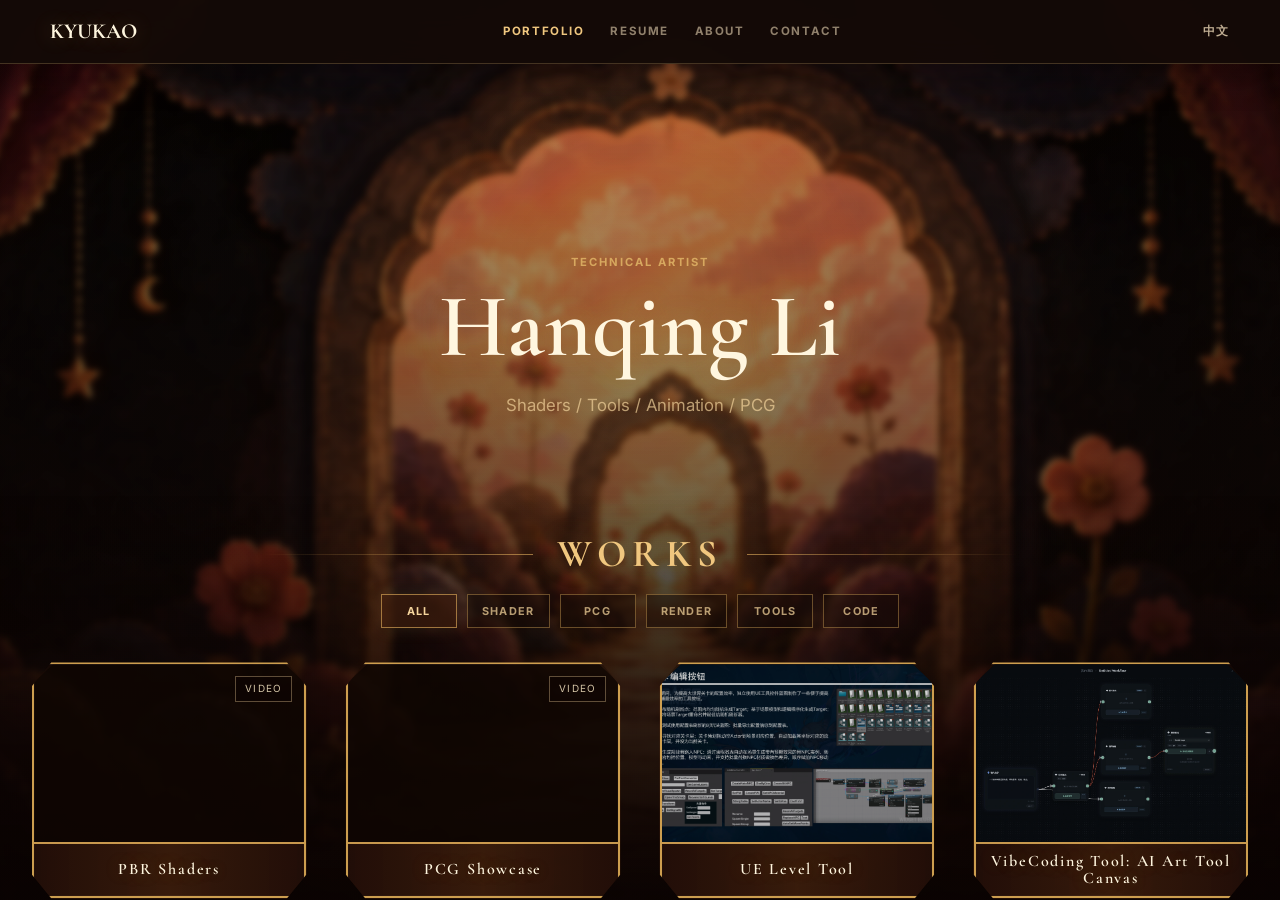
==== commit 75a96195: "版式大更新" ====
--- a/index.html
+++ b/index.html
@@ -101,10 +101,12 @@
     }
 
     .brand__role {
-      margin: 18px 0 0;
+      width: min(92vw, 680px);
+      margin: 18px auto 0;
       font-size: clamp(0.72rem, 1.4vw, 0.95rem);
       font-weight: 700;
       letter-spacing: 0.22em;
+      line-height: 1.6;
       text-transform: uppercase;
       color: rgba(255, 234, 197, 0.82);
       text-shadow: 0 2px 12px rgba(0, 0, 0, 0.5);
@@ -651,9 +653,7 @@
       z-index: 7;
       opacity: 0;
       pointer-events: none;
-      background:
-        radial-gradient(circle at var(--wash-x, 50%) var(--wash-y, 50%), rgba(255, 214, 142, 0.72), transparent 18%),
-        rgba(10, 4, 2, 0.76);
+      background: rgba(7, 4, 3, 0.78);
       transition: opacity 620ms ease;
     }
 
@@ -728,8 +728,20 @@
         top: 38%;
       }
 
+    }
+
+    @media (max-height: 600px) {
+      .brand {
+        top: 40%;
+      }
+
       .start-layer {
-        place-items: center;
+        padding-bottom: 20px;
+      }
+
+      .start-prompt {
+        min-height: 40px;
+        padding: 8px 20px;
       }
     }
 
@@ -756,101 +768,84 @@
         transition-duration: 1ms !important;
       }
     }
+    .portfolio-embed {
+      position: fixed;
+      inset: 0;
+      z-index: 0;
+      width: 100%;
+      height: 100%;
+      border: 0;
+      background: #090504;
+    }
+
+    .entry-stage {
+      z-index: 2;
+      transition: opacity 760ms ease, visibility 760ms ease;
+    }
+
+    .entry-stage.is-complete {
+      opacity: 0;
+      visibility: hidden;
+      pointer-events: none;
+    }
   </style>
 </head>
 <body>
+  <iframe class="portfolio-embed" src="portfolio.html" title="KYUKAO portfolio"></iframe>
   <main class="entry-stage" aria-label="KYUKAO portfolio entrance">
     <div class="video-layer" aria-hidden="true">
       <video id="openingOne" class="opening-video is-active" src="assets/entry/video/opening-1-ui.mp4" preload="auto" autoplay playsinline muted></video>
-      <video id="openingTwo" class="opening-video" src="assets/entry/video/opening-2-ui.mp4" preload="auto" playsinline muted></video>
     </div>
 
     <div class="grade" aria-hidden="true"></div>
 
     <section class="brand" id="brand">
       <h1 class="brand__name">KYUKAO</h1>
-      <p class="brand__role">Technical Artist / Level Designer</p>
+      <p class="brand__role">Technical Artist</p>
     </section>
 
-    <nav class="entry-ui" id="entryUi" aria-label="Portfolio sections">
-      <a class="entry-item" href="resume.html" style="--x: 12.7%; --y: 58.4%; --w: 12.4%; --ratio: 697 / 929; --delay: 0ms;" data-target="resume">
-        <span class="entry-item__art">
-          <span class="entry-item__preview"><img src="assets/entry/previews/preview-resume.webp" alt="" /></span>
-          <img class="entry-item__frame" src="assets/entry/frames/resume-frame.webp" alt="" />
-        </span>
-        <span class="entry-item__label">Resume</span>
-      </a>
-
-      <a class="entry-item" href="portfolio.html" style="--x: 30.0%; --y: 58.2%; --w: 12.4%; --ratio: 699 / 926; --delay: 130ms;" data-target="portfolio">
-        <span class="entry-item__art">
-          <span class="entry-item__preview"><img src="assets/entry/previews/preview-portfolio.webp" alt="" /></span>
-          <img class="entry-item__frame" src="assets/entry/frames/portfolio-frame.webp" alt="" />
-        </span>
-        <span class="entry-item__label">Portfolio</span>
-      </a>
-
-      <a class="entry-item" href="about.html" style="--x: 68.0%; --y: 58.2%; --w: 12.3%; --ratio: 693 / 927; --delay: 260ms;" data-target="about">
-        <span class="entry-item__art">
-          <span class="entry-item__preview"><img src="assets/entry/previews/preview-about.webp" alt="" /></span>
-          <img class="entry-item__frame" src="assets/entry/frames/about-frame.webp" alt="" />
-        </span>
-        <span class="entry-item__label">About</span>
-      </a>
-
-      <a class="entry-item" href="contact.html" style="--x: 85.0%; --y: 58.2%; --w: 12.4%; --ratio: 698 / 929; --delay: 390ms;" data-target="contact">
-        <span class="entry-item__art">
-          <span class="entry-item__preview"><img src="assets/entry/previews/preview-contact.webp" alt="" /></span>
-          <img class="entry-item__frame" src="assets/entry/frames/contact-frame.webp" alt="" />
-        </span>
-        <span class="entry-item__label">Contact</span>
-      </a>
-    </nav>
-
-    <svg class="entry-flow" viewBox="0 0 100 56.25" preserveAspectRatio="none" aria-hidden="true">
-      <path class="flow-glow" data-flow="resume" d="M 12.7 34.8 C 13.5 42.2, 25.2 43.8, 36.8 40.4 C 43.2 38.5, 46.8 35.6, 50 33.8" />
-      <path class="flow-core" data-flow="resume" d="M 12.7 34.8 C 13.5 42.2, 25.2 43.8, 36.8 40.4 C 43.2 38.5, 46.8 35.6, 50 33.8" />
-      <path class="flow-glow" data-flow="portfolio" d="M 30 34.8 C 29.6 40.3, 34.4 42.8, 40.8 40.2 C 45.2 38.4, 47.3 35.7, 50 33.8" />
-      <path class="flow-core" data-flow="portfolio" d="M 30 34.8 C 29.6 40.3, 34.4 42.8, 40.8 40.2 C 45.2 38.4, 47.3 35.7, 50 33.8" />
-      <path class="flow-glow" data-flow="about" d="M 68 34.8 C 68.4 40.3, 63.6 42.8, 57.2 40.2 C 52.8 38.4, 50.7 35.7, 50 33.8" />
-      <path class="flow-core" data-flow="about" d="M 68 34.8 C 68.4 40.3, 63.6 42.8, 57.2 40.2 C 52.8 38.4, 50.7 35.7, 50 33.8" />
-      <path class="flow-glow" data-flow="contact" d="M 85 34.8 C 84.5 42.2, 72.8 43.8, 61.2 40.4 C 54.8 38.5, 51.2 35.6, 50 33.8" />
-      <path class="flow-core" data-flow="contact" d="M 85 34.8 C 84.5 42.2, 72.8 43.8, 61.2 40.4 C 54.8 38.5, 51.2 35.6, 50 33.8" />
-    </svg>
 
     <button class="start-layer" id="startLayer" type="button" aria-label="Enter KYUKAO portfolio">
       <span class="start-prompt">Click to Enter</span>
     </button>
 
     <div class="transition-wash" id="transitionWash" aria-hidden="true"></div>
-    <p class="fallback" id="fallback">视频暂时无法播放，入口已开启。</p>
+    <p class="fallback" id="fallback">Video unavailable. Opening portfolio...</p>
 
   </main>
 
   <script>
     const openingOne = document.getElementById('openingOne');
-    const openingTwo = document.getElementById('openingTwo');
     const startLayer = document.getElementById('startLayer');
     const brand = document.getElementById('brand');
-    const entryUi = document.getElementById('entryUi');
     const transitionWash = document.getElementById('transitionWash');
     const fallback = document.getElementById('fallback');
-    const entryStage = document.querySelector('.entry-stage');
     let hasStarted = false;
-    let hasRevealed = false;
     let queuedStart = false;
     let openingOneComplete = false;
 
-    const revealEntries = () => {
-      if (hasRevealed) return;
-      hasRevealed = true;
-      entryUi.classList.add('is-visible', 'is-ready');
+    const goToPortfolio = () => {
+      if (hasStarted) return;
+      hasStarted = true;
+      startLayer.classList.add('is-hidden');
+      brand.classList.add('is-hidden');
+      transitionWash.style.setProperty('--wash-x', '50vw');
+      transitionWash.style.setProperty('--wash-y', '50vh');
+      window.setTimeout(() => {
+        transitionWash.classList.add('is-visible');
+      }, 80);
+      window.setTimeout(() => {
+        document.querySelector('.entry-stage').classList.add('is-complete');
+        document.documentElement.style.overflow = 'hidden';
+        document.body.style.overflow = 'hidden';
+      }, 420);
     };
 
     const showFallback = () => {
       fallback.classList.add('is-visible');
       brand.classList.add('is-hidden');
       startLayer.classList.add('is-hidden');
-      revealEntries();
+      window.setTimeout(goToPortfolio, 500);
     };
 
     const playVideo = async (video) => {
@@ -868,14 +863,7 @@
         startLayer.classList.add('is-waiting');
         return;
       }
-      hasStarted = true;
-      startLayer.classList.add('is-hidden');
-      brand.classList.add('is-hidden');
-      openingTwo.load();
-      openingTwo.currentTime = 0;
-      openingTwo.classList.add('is-active');
-      openingOne.classList.remove('is-active');
-      await playVideo(openingTwo);
+      goToPortfolio();
     };
 
     openingOne.addEventListener('ended', () => {
@@ -883,69 +871,24 @@
       openingOne.pause();
       openingOne.currentTime = Math.max(0, openingOne.duration - 0.04);
       startLayer.classList.add('is-waiting');
-      if (queuedStart) startExperience();
+      if (queuedStart) {
+        startExperience();
+        return;
+      }
+      goToPortfolio();
     });
 
-    openingTwo.addEventListener('ended', () => {
-      openingTwo.pause();
-      openingTwo.currentTime = Math.max(0, openingTwo.duration - 0.04);
-      revealEntries();
-    });
-
     openingOne.addEventListener('error', showFallback);
-    openingTwo.addEventListener('error', showFallback);
     openingOne.addEventListener('loadedmetadata', () => {
-      openingOne.playbackRate = 2;
-    });
-    openingTwo.addEventListener('loadedmetadata', () => {
-      openingTwo.playbackRate = 2;
+      openingOne.playbackRate = 3;
     });
     startLayer.addEventListener('click', startExperience);
     document.addEventListener('keydown', (event) => {
       if (event.key === 'Enter' || event.key === ' ') startExperience();
     });
 
-    document.querySelectorAll('.entry-item').forEach((item) => {
-      item.addEventListener('pointerdown', () => {
-        if (entryUi.classList.contains('is-ready')) item.classList.add('is-pressing');
-      });
-      ['pointerup', 'pointerleave', 'pointercancel'].forEach((type) => {
-        item.addEventListener(type, () => item.classList.remove('is-pressing'));
-      });
-
-      item.addEventListener('click', (event) => {
-        if (!entryUi.classList.contains('is-ready')) {
-          event.preventDefault();
-          return;
-        }
-        if (entryUi.classList.contains('is-exiting')) {
-          event.preventDefault();
-          return;
-        }
-
-        event.preventDefault();
-        const href = item.getAttribute('href') || '';
-        const route = item.dataset.target || '';
-        const rect = item.getBoundingClientRect();
-        entryStage.dataset.route = route;
-        entryStage.classList.add('is-routing');
-        item.classList.add('is-selected');
-        entryUi.classList.add('is-exiting');
-        transitionWash.style.setProperty('--wash-x', `${rect.left + rect.width / 2}px`);
-        transitionWash.style.setProperty('--wash-y', `${rect.top + rect.height / 2}px`);
-        window.setTimeout(() => {
-          transitionWash.classList.add('is-visible');
-        }, 760);
-        window.setTimeout(() => {
-          window.location.href = href;
-        }, 1120);
-      });
-    });
-
     openingOne.load();
-    openingTwo.load();
-    openingOne.playbackRate = 2;
-    openingTwo.playbackRate = 2;
+    openingOne.playbackRate = 3;
     playVideo(openingOne);
   </script>
 </body>
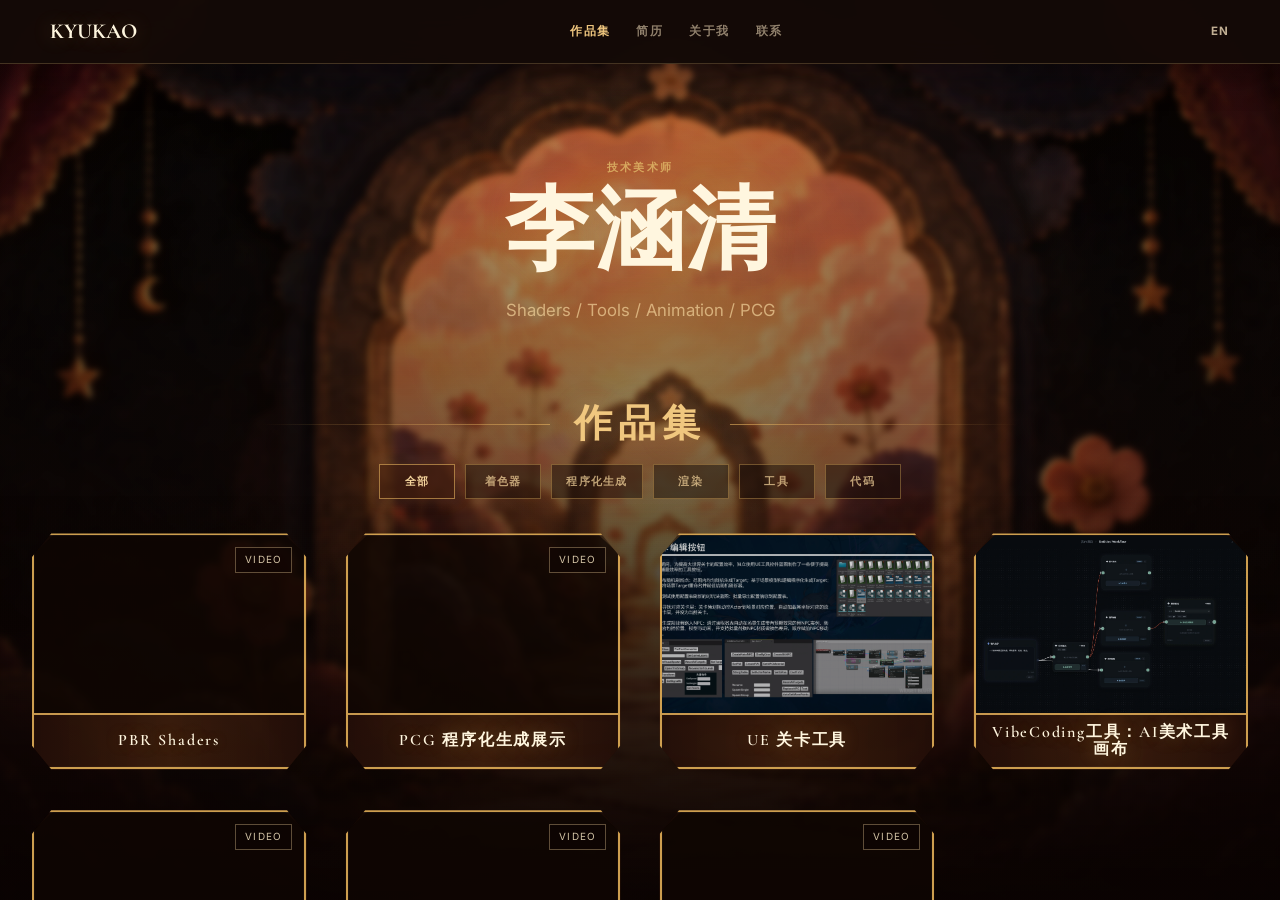
==== commit e8b9f48c: "中英文首页自动进入适配" ====
--- a/index.html
+++ b/index.html
@@ -791,7 +791,7 @@
   </style>
 </head>
 <body>
-  <iframe class="portfolio-embed" src="portfolio.html" title="KYUKAO portfolio"></iframe>
+  <iframe class="portfolio-embed" id="portfolioEmbed" src="portfolio.html" title="KYUKAO portfolio"></iframe>
   <main class="entry-stage" aria-label="KYUKAO portfolio entrance">
     <div class="video-layer" aria-hidden="true">
       <video id="openingOne" class="opening-video is-active" src="assets/entry/video/opening-1-ui.mp4" preload="auto" autoplay playsinline muted></video>
@@ -815,6 +815,12 @@
   </main>
 
   <script>
+    const urlLang = new URLSearchParams(window.location.search).get('lang');
+    let entryLang = urlLang === 'zh' || urlLang === 'en' ? urlLang : 'zh';
+    try { entryLang = urlLang === 'zh' || urlLang === 'en' ? urlLang : localStorage.getItem('lang') || 'zh'; } catch (e) {}
+    const portfolioEmbed = document.getElementById('portfolioEmbed');
+    if (portfolioEmbed) portfolioEmbed.src = 'portfolio.html?lang=' + entryLang;
+
     const openingOne = document.getElementById('openingOne');
     const startLayer = document.getElementById('startLayer');
     const brand = document.getElementById('brand');
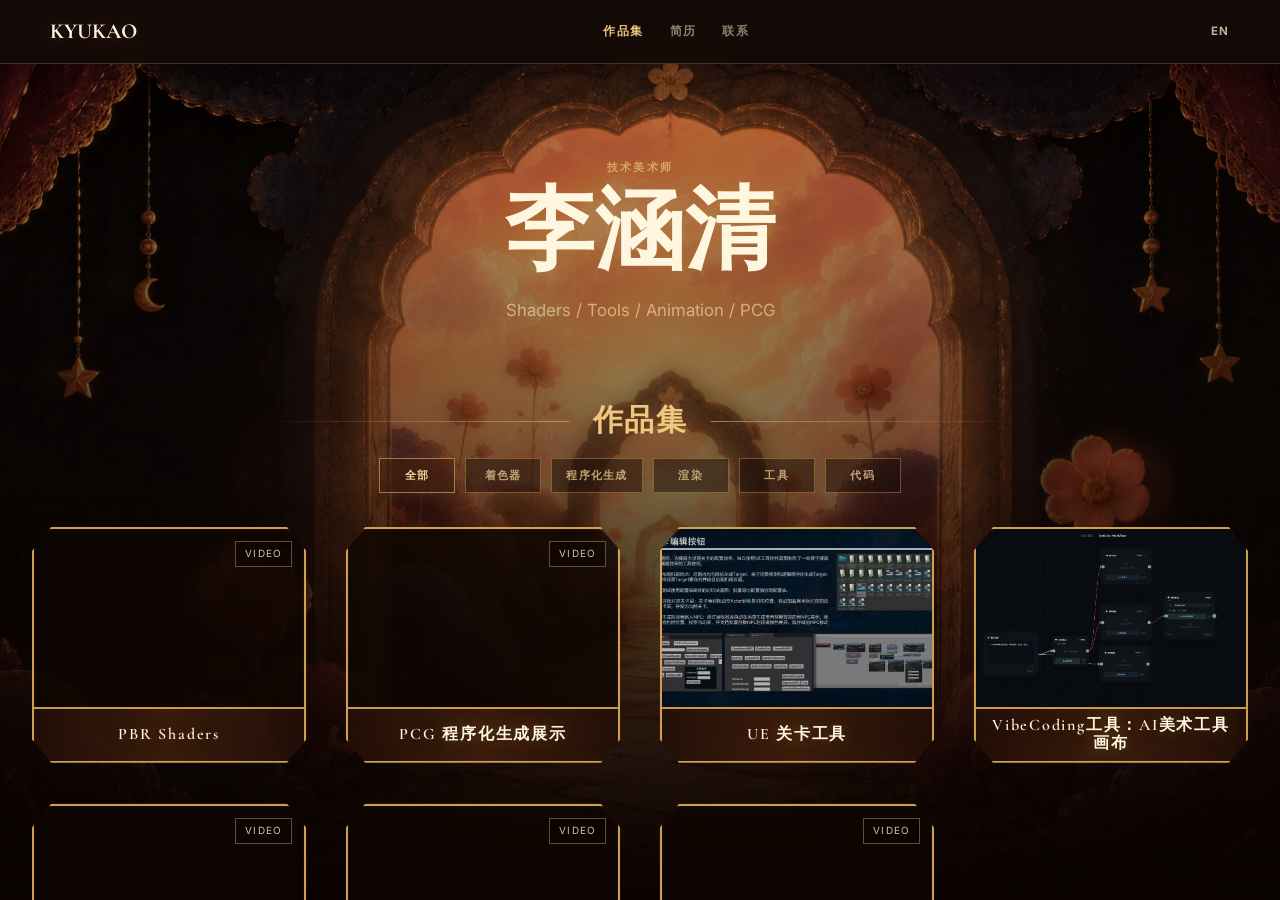
==== commit 804e68f5: "优化" ====
--- a/index.html
+++ b/index.html
@@ -51,12 +51,16 @@
     .opening-video {
       object-fit: cover;
       opacity: 0;
-      transition: opacity 240ms ease;
+      transform: scale(1.025);
+      filter: saturate(0.96) contrast(1.04) brightness(0.86);
+      transition: opacity 700ms ease, transform 6s cubic-bezier(0.16, 1, 0.3, 1), filter 700ms ease;
       background: #050302;
     }
 
-    .opening-video.is-active {
-      opacity: 1;
+    .opening-video.is-active.is-loaded {
+      opacity: 1;
+      transform: scale(1.06);
+      filter: saturate(1.02) contrast(1.06) brightness(0.9);
     }
 
     .grade {
@@ -128,6 +132,14 @@
 
     .start-layer.is-waiting {
       background: rgba(0, 0, 0, 0.01);
+    }
+
+    .start-layer.is-loading {
+      cursor: wait;
+    }
+
+    .start-layer.is-loading .start-prompt {
+      opacity: 0.62;
     }
 
     .start-layer.is-hidden {
@@ -648,17 +660,11 @@
     }
 
     .transition-wash {
-      position: absolute;
-      inset: 0;
-      z-index: 7;
-      opacity: 0;
-      pointer-events: none;
-      background: rgba(7, 4, 3, 0.78);
-      transition: opacity 620ms ease;
+      display: none;
     }
 
     .transition-wash.is-visible {
-      opacity: 1;
+      display: none;
     }
 
     .entry-stage::after,
@@ -771,11 +777,89 @@
     .portfolio-embed {
       position: fixed;
       inset: 0;
-      z-index: 0;
+      z-index: 1;
       width: 100%;
       height: 100%;
       border: 0;
-      background: #090504;
+      background: transparent;
+      transition: opacity 120ms ease;
+    }
+
+    /* Remains visible through iframe navigations, so a page switch never
+       reveals the iframe's default dark canvas. */
+    .shared-page-bg {
+      position: fixed;
+      inset: -18px;
+      z-index: 0;
+      pointer-events: none;
+      background: url("assets/entry/universal-bg-4k.webp") center center / cover no-repeat;
+      filter: saturate(1.06) brightness(0.82);
+      transform: scale(1.015);
+    }
+
+    .shared-page-bg::after {
+      content: "";
+      position: absolute;
+      inset: -24px;
+      background: inherit;
+      background-position: center center;
+      filter: blur(10px);
+      opacity: 0.52;
+      -webkit-mask-image: radial-gradient(ellipse at center, #000 0%, #000 34%, transparent 72%);
+      mask-image: radial-gradient(ellipse at center, #000 0%, #000 34%, transparent 72%);
+    }
+
+    .iframe-transition-shell {
+      position: fixed;
+      inset: 0;
+      z-index: 2;
+      display: flex;
+      align-items: flex-start;
+      padding: 22px 32px;
+      pointer-events: none;
+      opacity: 0;
+      visibility: hidden;
+      transition: opacity 140ms ease, visibility 0s linear 140ms;
+    }
+
+    .iframe-transition-nav {
+      display: flex;
+      align-items: center;
+      justify-content: space-between;
+      width: 100%;
+      min-height: 34px;
+      padding-bottom: 16px;
+      border-bottom: 1px solid rgba(240, 199, 127, 0.18);
+      color: rgba(255, 241, 213, 0.76);
+      font-family: Inter, "PingFang SC", "Microsoft YaHei", sans-serif;
+      font-size: 0.72rem;
+      font-weight: 700;
+      letter-spacing: 0.14em;
+      text-transform: uppercase;
+    }
+
+    .iframe-transition-brand {
+      color: #fff6df;
+      font-family: "Cormorant Garamond", Georgia, serif;
+      font-size: 1.34rem;
+      font-weight: 700;
+      letter-spacing: 0;
+      text-transform: none;
+    }
+
+    .iframe-transition-links {
+      display: flex;
+      gap: clamp(16px, 2vw, 28px);
+    }
+
+    body.is-frame-switching .iframe-transition-shell {
+      opacity: 1;
+      visibility: visible;
+      transition-delay: 0s;
+    }
+
+    body.is-frame-switching .portfolio-embed {
+      opacity: 0;
     }
 
     .entry-stage {
@@ -791,7 +875,14 @@
   </style>
 </head>
 <body>
-  <iframe class="portfolio-embed" id="portfolioEmbed" src="portfolio.html" title="KYUKAO portfolio"></iframe>
+  <div class="shared-page-bg" aria-hidden="true"></div>
+  <div class="iframe-transition-shell" aria-hidden="true">
+    <div class="iframe-transition-nav">
+      <span class="iframe-transition-brand">KYUKAO</span>
+      <span class="iframe-transition-links"><span data-shell-label="portfolio">作品集</span><span data-shell-label="resume">简历</span><span data-shell-label="contact">联系</span></span>
+    </div>
+  </div>
+  <iframe class="portfolio-embed" id="portfolioEmbed" data-src="portfolio.html" title="KYUKAO portfolio"></iframe>
   <main class="entry-stage" aria-label="KYUKAO portfolio entrance">
     <div class="video-layer" aria-hidden="true">
       <video id="openingOne" class="opening-video is-active" src="assets/entry/video/opening-1-ui.mp4" preload="auto" autoplay playsinline muted></video>
@@ -819,7 +910,35 @@
     let entryLang = urlLang === 'zh' || urlLang === 'en' ? urlLang : 'zh';
     try { entryLang = urlLang === 'zh' || urlLang === 'en' ? urlLang : localStorage.getItem('lang') || 'zh'; } catch (e) {}
     const portfolioEmbed = document.getElementById('portfolioEmbed');
-    if (portfolioEmbed) portfolioEmbed.src = 'portfolio.html?lang=' + entryLang;
+    const loadPortfolio = () => {
+      if (!portfolioEmbed || portfolioEmbed.src) return;
+      portfolioEmbed.src = portfolioEmbed.dataset.src + '?lang=' + entryLang;
+    };
+    const setFrameTransition = (active) => {
+      document.body.classList.toggle('is-frame-switching', active);
+    };
+    const updateTransitionLabels = () => {
+      const labels = entryLang === 'zh'
+        ? { portfolio: '作品集', resume: '简历', contact: '联系' }
+        : { portfolio: 'Portfolio', resume: 'Resume', contact: 'Contact' };
+      document.querySelectorAll('[data-shell-label]').forEach((item) => {
+        item.textContent = labels[item.dataset.shellLabel];
+      });
+    };
+    const wireFrameNavigation = () => {
+      const frameWindow = portfolioEmbed.contentWindow;
+      const frameDocument = portfolioEmbed.contentDocument;
+      if (!frameWindow || !frameDocument || frameDocument.documentElement.dataset.transitionWired) return;
+      frameDocument.documentElement.dataset.transitionWired = 'true';
+      frameDocument.addEventListener('click', (event) => {
+        const link = event.target.closest('a[href]');
+        if (!link || link.target || link.hasAttribute('download')) return;
+        const href = link.getAttribute('href');
+        if (!href || href.charAt(0) === '#' || /^(mailto:|tel:|https?:\/\/)/i.test(href)) return;
+        setFrameTransition(true);
+      }, true);
+      frameWindow.addEventListener('pagehide', () => setFrameTransition(true), { once: true });
+    };
 
     const openingOne = document.getElementById('openingOne');
     const startLayer = document.getElementById('startLayer');
@@ -829,17 +948,23 @@
     let hasStarted = false;
     let queuedStart = false;
     let openingOneComplete = false;
+    const transitionLeadTime = 0.5;
+    startLayer.classList.add('is-loading');
+    updateTransitionLabels();
+
+    portfolioEmbed.addEventListener('load', () => {
+      wireFrameNavigation();
+      window.requestAnimationFrame(() => window.requestAnimationFrame(() => {
+        window.setTimeout(() => setFrameTransition(false), 100);
+      }));
+    });
 
     const goToPortfolio = () => {
       if (hasStarted) return;
       hasStarted = true;
+      loadPortfolio();
       startLayer.classList.add('is-hidden');
       brand.classList.add('is-hidden');
-      transitionWash.style.setProperty('--wash-x', '50vw');
-      transitionWash.style.setProperty('--wash-y', '50vh');
-      window.setTimeout(() => {
-        transitionWash.classList.add('is-visible');
-      }, 80);
       window.setTimeout(() => {
         document.querySelector('.entry-stage').classList.add('is-complete');
         document.documentElement.style.overflow = 'hidden';
@@ -848,6 +973,7 @@
     };
 
     const showFallback = () => {
+      loadPortfolio();
       fallback.classList.add('is-visible');
       brand.classList.add('is-hidden');
       startLayer.classList.add('is-hidden');
@@ -861,6 +987,14 @@
         showFallback();
       }
     };
+
+    openingOne.addEventListener('loadeddata', () => {
+      openingOne.classList.add('is-loaded');
+      startLayer.classList.remove('is-loading');
+      // Start the portfolio only after the opening video has its first frame ready,
+      // so the two resources do not compete during the most sensitive startup phase.
+      loadPortfolio();
+    }, { once: true });
 
     const startExperience = async () => {
       if (hasStarted) return;
@@ -872,16 +1006,27 @@
       goToPortfolio();
     };
 
-    openingOne.addEventListener('ended', () => {
+    const beginPortfolioTransition = () => {
+      if (openingOneComplete) return;
       openingOneComplete = true;
-      openingOne.pause();
-      openingOne.currentTime = Math.max(0, openingOne.duration - 0.04);
       startLayer.classList.add('is-waiting');
       if (queuedStart) {
         startExperience();
         return;
       }
       goToPortfolio();
+    };
+
+    // Start the handoff while the final half-second of the opening is still playing.
+    openingOne.addEventListener('timeupdate', () => {
+      if (!Number.isFinite(openingOne.duration)) return;
+      if (openingOne.duration - openingOne.currentTime <= transitionLeadTime) {
+        beginPortfolioTransition();
+      }
+    });
+
+    openingOne.addEventListener('ended', () => {
+      beginPortfolioTransition();
     });
 
     openingOne.addEventListener('error', showFallback);
@@ -895,6 +1040,7 @@
 
     openingOne.load();
     openingOne.playbackRate = 3;
+    if (openingOne.readyState >= 2) openingOne.classList.add('is-loaded');
     playVideo(openingOne);
   </script>
 </body>
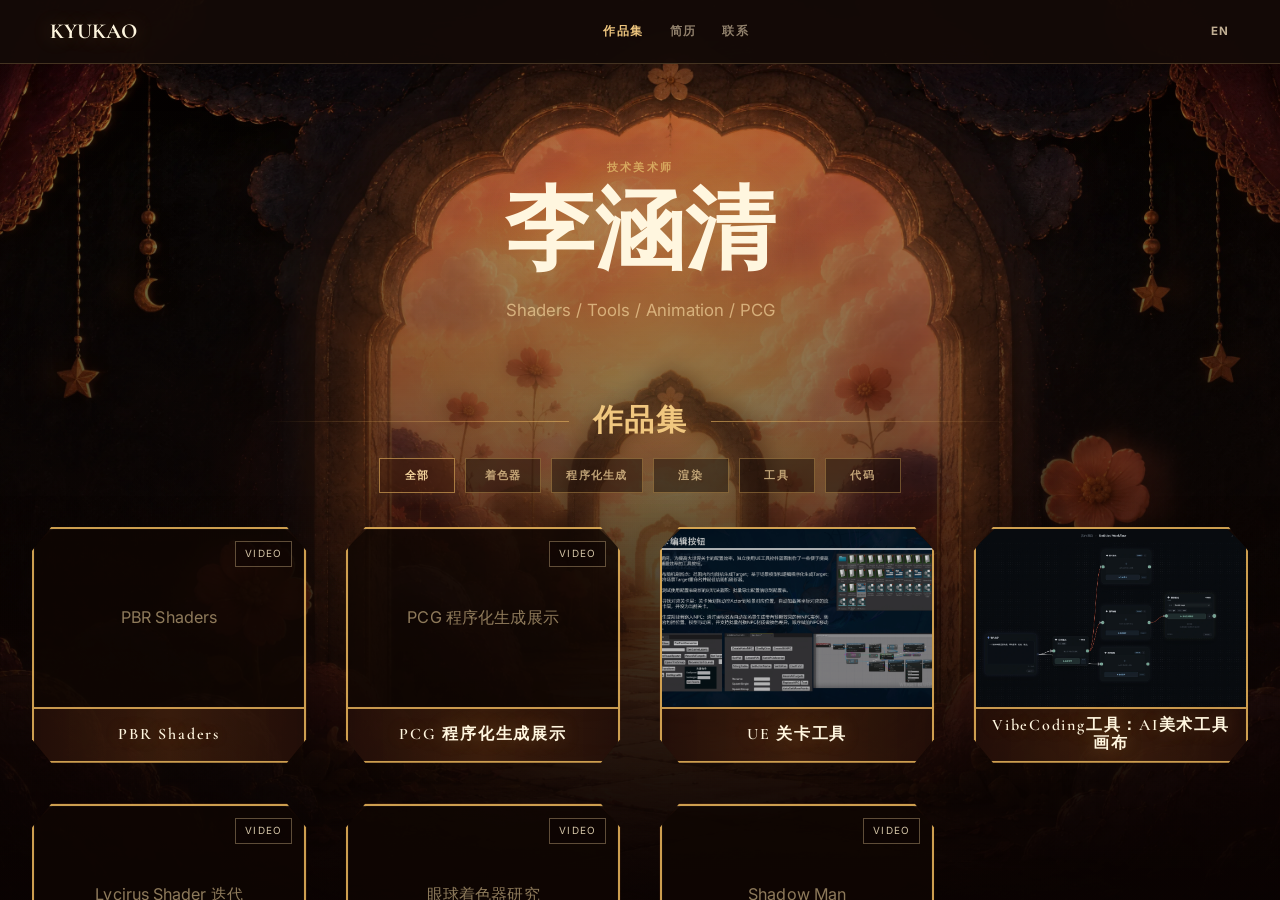
==== commit 25aca178: "修视频看不到的bug" ====
--- a/index.html
+++ b/index.html
@@ -885,7 +885,7 @@
   <iframe class="portfolio-embed" id="portfolioEmbed" data-src="portfolio.html" title="KYUKAO portfolio"></iframe>
   <main class="entry-stage" aria-label="KYUKAO portfolio entrance">
     <div class="video-layer" aria-hidden="true">
-      <video id="openingOne" class="opening-video is-active" src="assets/entry/video/opening-1-ui.mp4" preload="auto" autoplay playsinline muted></video>
+      <video id="openingOne" class="opening-video is-active" src="assets/entry/video/opening-1-ui.mp4" preload="metadata" autoplay playsinline muted></video>
     </div>
 
     <div class="grade" aria-hidden="true"></div>
@@ -932,11 +932,18 @@
       frameDocument.documentElement.dataset.transitionWired = 'true';
       frameDocument.addEventListener('click', (event) => {
         const link = event.target.closest('a[href]');
-        if (!link || link.target || link.hasAttribute('download')) return;
+        if (
+          event.defaultPrevented ||
+          !link ||
+          link.target ||
+          link.hasAttribute('download') ||
+          link.classList.contains('js-video-open') ||
+          link.hasAttribute('data-video-url')
+        ) return;
         const href = link.getAttribute('href');
         if (!href || href.charAt(0) === '#' || /^(mailto:|tel:|https?:\/\/)/i.test(href)) return;
         setFrameTransition(true);
-      }, true);
+      });
       frameWindow.addEventListener('pagehide', () => setFrameTransition(true), { once: true });
     };
 
@@ -946,7 +953,6 @@
     const transitionWash = document.getElementById('transitionWash');
     const fallback = document.getElementById('fallback');
     let hasStarted = false;
-    let queuedStart = false;
     let openingOneComplete = false;
     const transitionLeadTime = 0.5;
     startLayer.classList.add('is-loading');
@@ -962,6 +968,9 @@
     const goToPortfolio = () => {
       if (hasStarted) return;
       hasStarted = true;
+      openingOne.pause();
+      openingOne.removeAttribute('src');
+      openingOne.load();
       loadPortfolio();
       startLayer.classList.add('is-hidden');
       brand.classList.add('is-hidden');
@@ -991,17 +1000,12 @@
     openingOne.addEventListener('loadeddata', () => {
       openingOne.classList.add('is-loaded');
       startLayer.classList.remove('is-loading');
-      // Start the portfolio only after the opening video has its first frame ready,
-      // so the two resources do not compete during the most sensitive startup phase.
-      loadPortfolio();
     }, { once: true });
 
     const startExperience = async () => {
       if (hasStarted) return;
       if (!openingOneComplete) {
-        queuedStart = true;
-        startLayer.classList.add('is-waiting');
-        return;
+        openingOneComplete = true;
       }
       goToPortfolio();
     };
@@ -1010,10 +1014,6 @@
       if (openingOneComplete) return;
       openingOneComplete = true;
       startLayer.classList.add('is-waiting');
-      if (queuedStart) {
-        startExperience();
-        return;
-      }
       goToPortfolio();
     };
 
